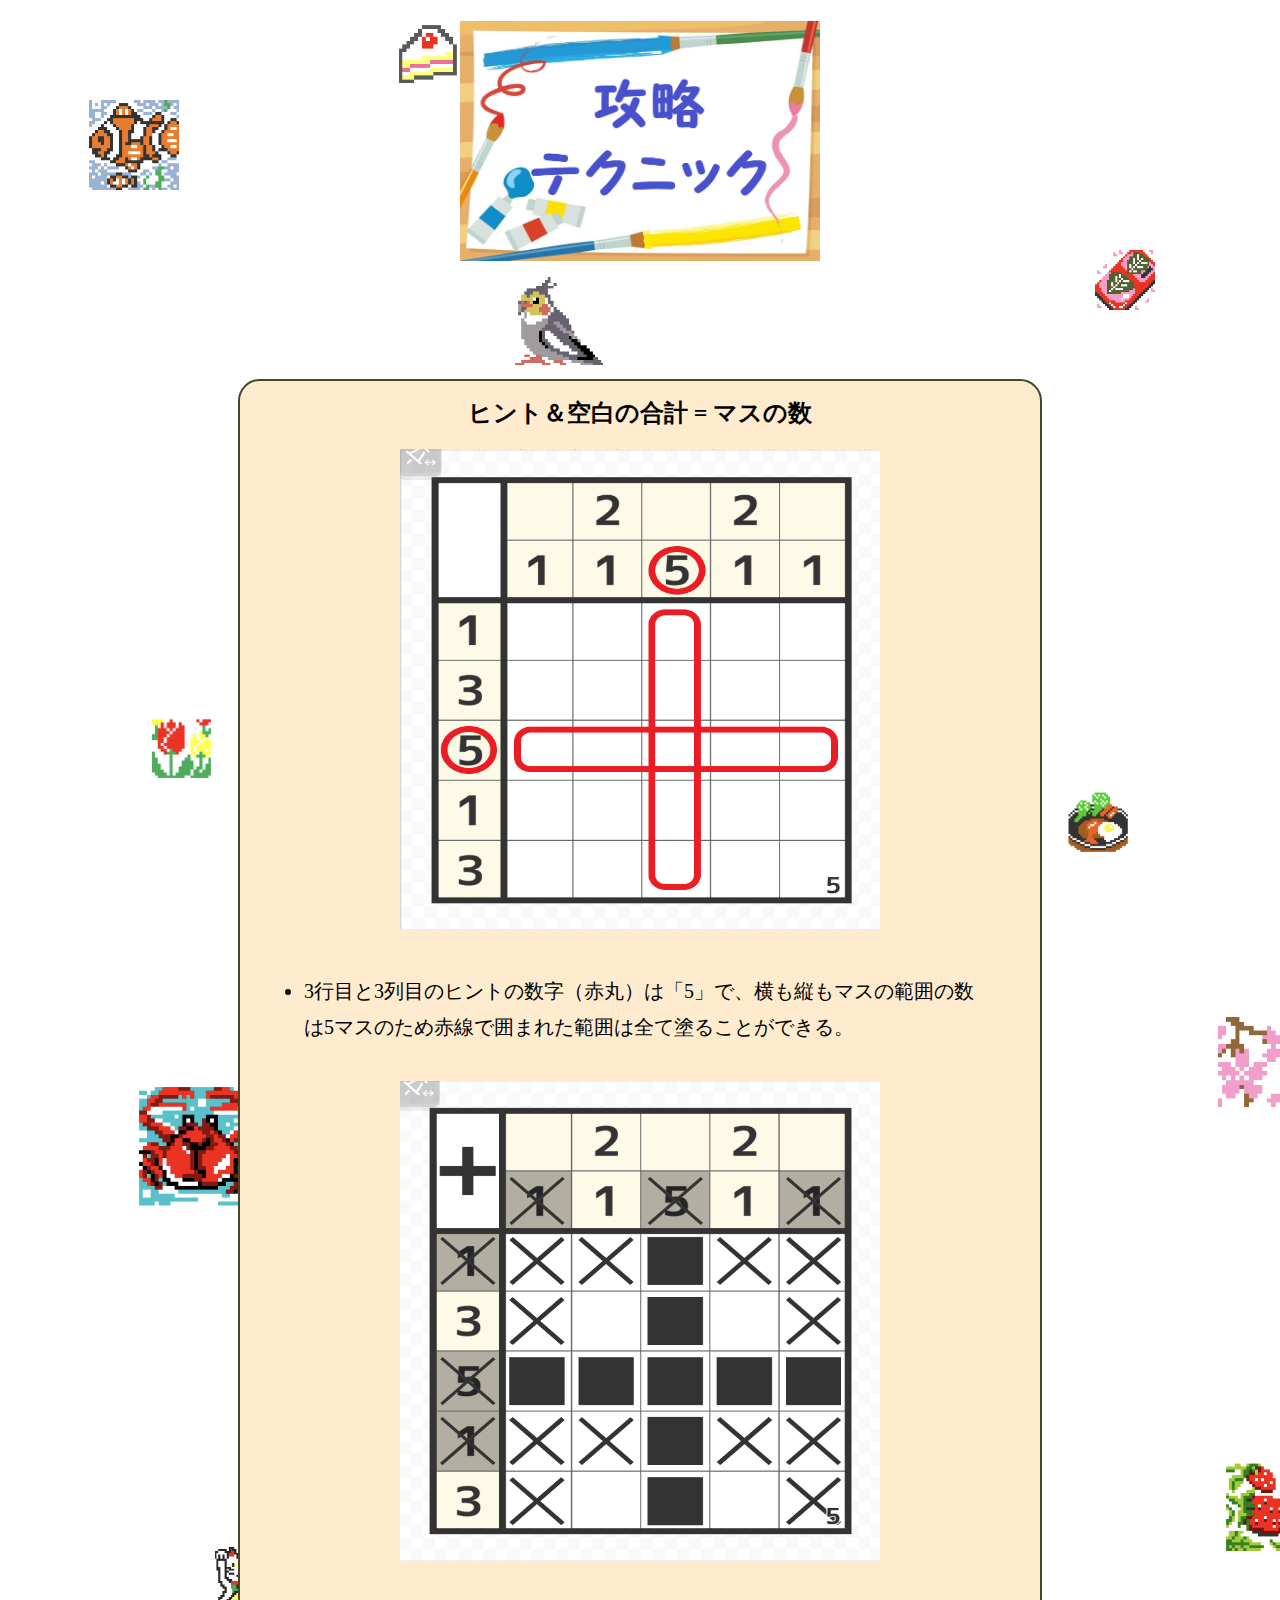
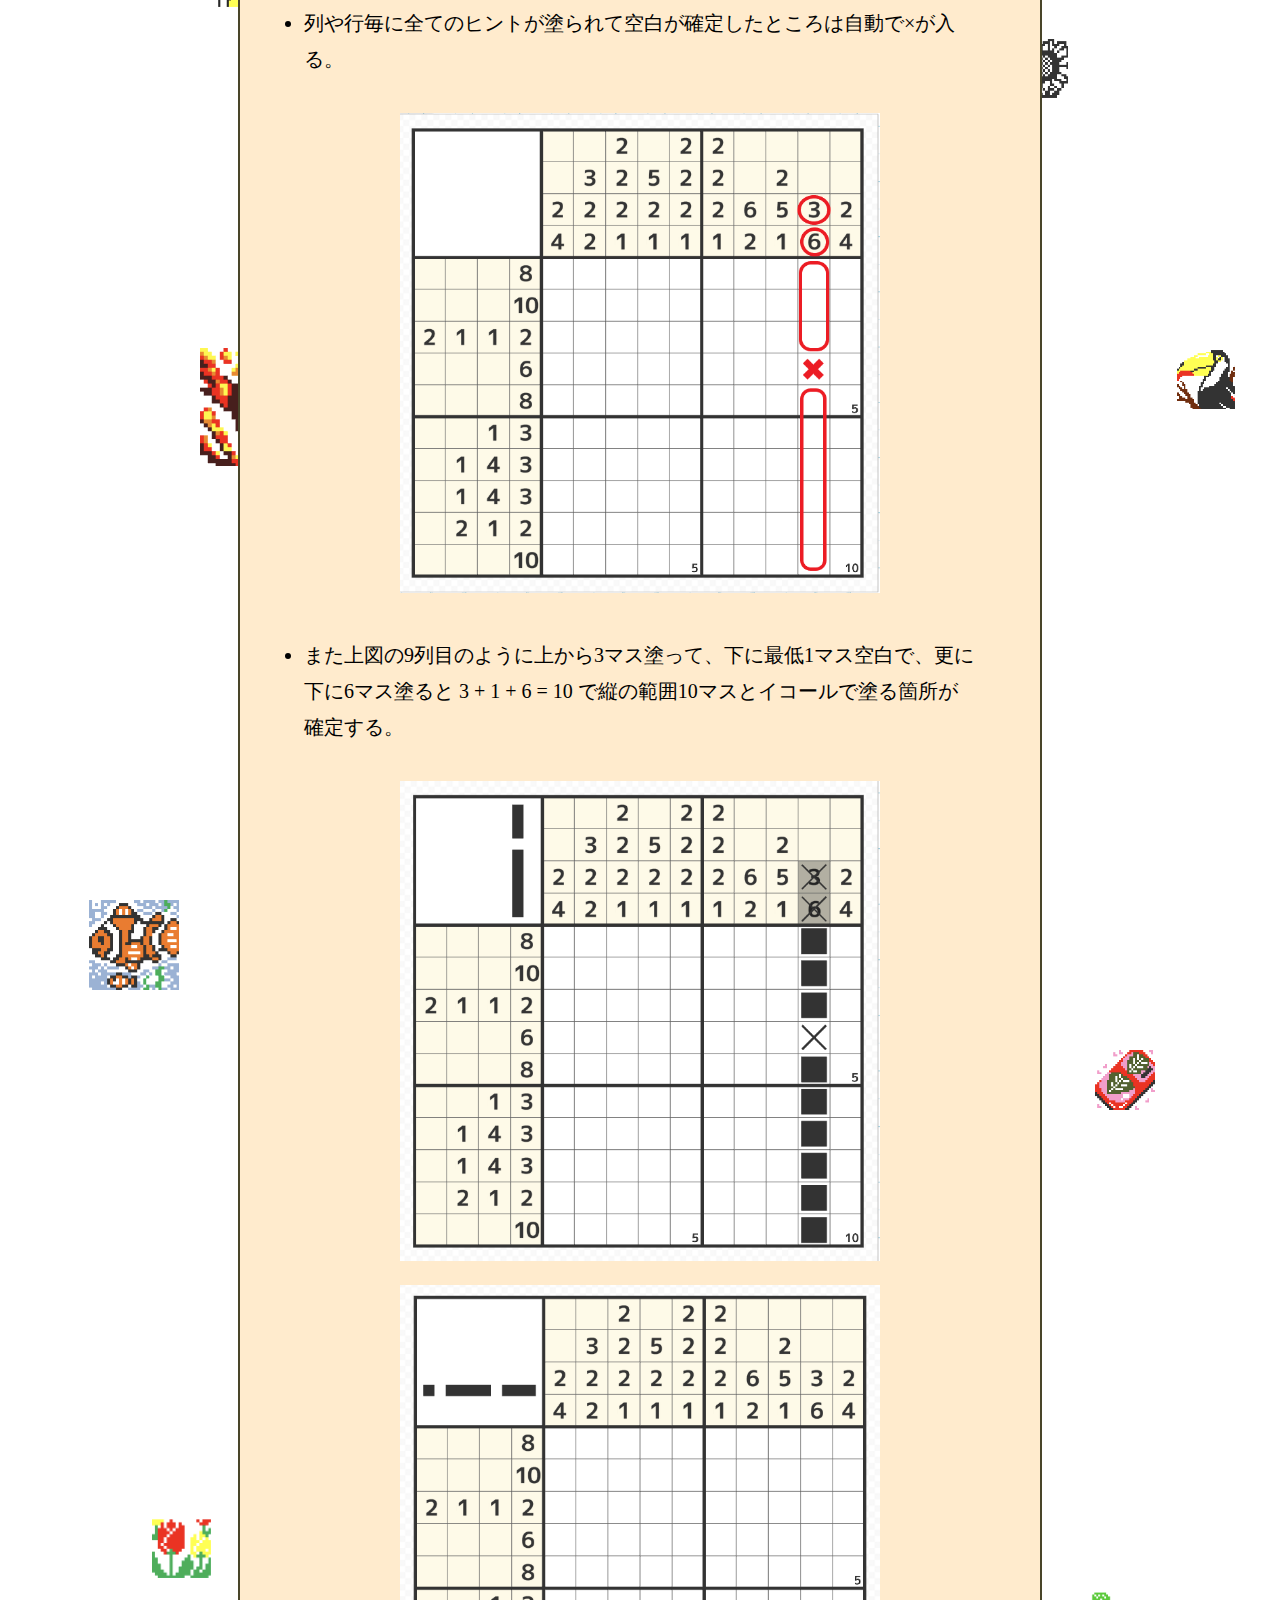
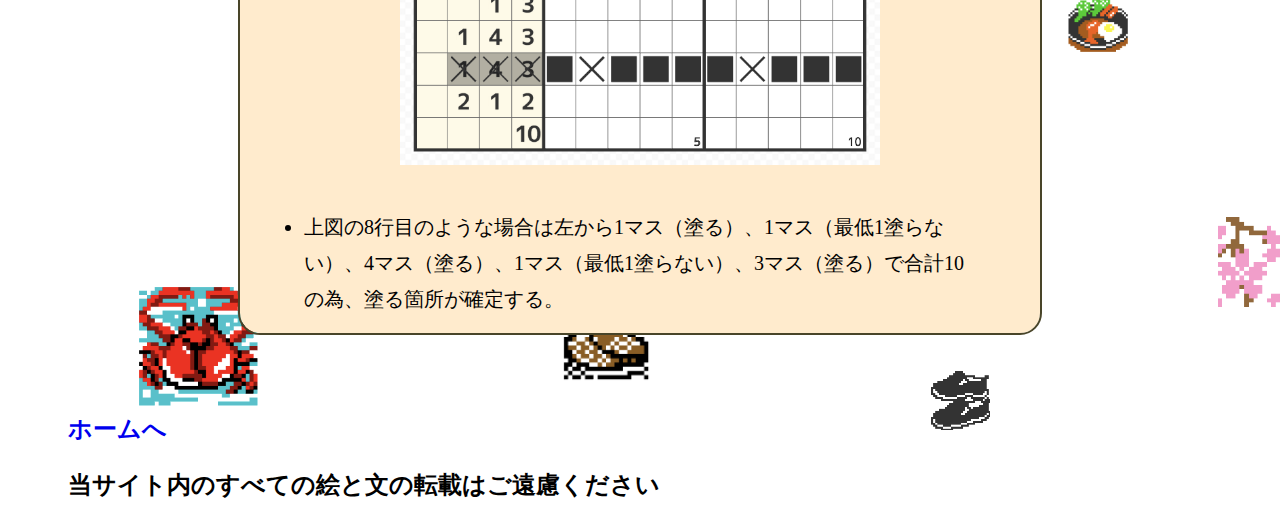
==== index.html @ c30733f8 "Add files via upload" ====
<!DOCTYPE html>
<html lang="ja">
<head>
  <meta charset="UTF-8">
  <meta http-equiv="X-UA-Compatible" content="IE=edge">
  <meta name="viewport" content="width=device-width, initial-scale=1.0">
  <title>攻略テクニック ヒント＆空白の合計 = マスの数</title>
  <link rel="icon" href="img/ICON/logicicon.png">
  <link rel="stylesheet" href="css/style.css">
</head>
<body>
  <main>
    <section>
      <h1>
        <div>
          <img
              src="img/frame/frame2.png"
              alt="logicicon"
              width="360"
              height="240">
        </div>
      </h1>
    </section>
    <div class="container1">
      <h2>ヒント＆空白の合計 = マスの数</h2>
      <div>
        <img
            src="img/TM/TM01-01.PNG"
            alt="logicicon"
            width="480"
            height="480">
      </div>
      <ul>
        <li>3行目と3列目のヒントの数字（赤丸）は「5」で、横も縦もマスの範囲の数は5マスのため赤線で囲まれた範囲は全て塗ることができる。
        </li>
      </ul>
      <div>
        <img
            src="img/TM/TM01-02.PNG"
            alt="logicicon"
            width="480"
            height="480">
      </div>
      <ul>
        <li>列や行毎に全てのヒントが塗られて空白が確定したところは自動で×が入る。</li>
      </ul>
      <div>
        <img
            src="img/TM/TM01-03.PNG"
            alt="logicicon"
            width="480"
            height="480">
      </div>
      <ul>
        <li>また上図の9列目のように上から3マス塗って、下に最低1マス空白で、更に下に6マス塗ると 3 + 1 + 6 = 10 で縦の範囲10マスとイコールで塗る箇所が確定する。</li>
      </ul>
      <div>
        <img
            src="img/TM/TM01-04.PNG"
            alt="logicicon"
            width="480"
            height="480">
      </div>
      <div>
        <img
            src="img/TM/TM01-05.PNG"
            alt="logicicon"
            width="480"
            height="480">
      </div>
      <ul>
        <li>上図の8行目のような場合は左から1マス（塗る）、1マス（最低1塗らない）、4マス（塗る）、1マス（最低1塗らない）、3マス（塗る）で合計10の為、塗る箇所が確定する。</li>
      </ul>
    </div>
  </main>
</body>
<footer>
  <a href="https://ryuji3741.github.io/logic.github.io/">ホームへ</a>
  <p>当サイト内のすべての絵と文の転載はご遠慮ください</p>
</footer>
</html>
---- css/style.css ----
/* common */

img {
  vertical-align: bottom;
}
a {
  text-decoration: none;
}

table {
  border-collapse: collapse;
}

/* header */

header {
  background: rgb(73, 69, 41);
}

header .container {
  width: 1200px;
  margin: 0 auto;
  padding: 4px 0;
  display: flex;
  align-items: center;
}

header .container div + div {
  margin-left: 60px;
}

header h1 {
  color: yellow;
  font-weight: bold;
  font-size: 48px;
  font-family: verdana,'Arial Black', メイリオ, sans-serif;
}

.lineupdown {
  background-color: rgb(196, 189, 151);
  height: 32px;
}

body {
  /* background-color: blanchedalmond; */
  background-image: url(../img/ICON/kabe4.png);
}

/* main */

main .container1 {
  background-color: blanchedalmond;
  width: 800px;
  margin: 0 auto;
  outline: 2px solid rgb(73,69,41);
  border-radius: 20px;
  margin-top: 120px;
  margin-bottom: 80px;
}

main .container2 {
  background-color: blanchedalmond;
  width: 800px;
  margin: 0 auto;
  outline: 2px solid rgb(73,69,41);
  border-radius: 20px;
  margin-bottom: 80px;
}



main h2 {
  text-align: center;
  padding-top: 16px;
}

main p {
  font-size: 20px;
  line-height: 1.8;
  padding: 0px 16px 16px;
}

main h1 {
  width: 360px;
  height: 240px;
  margin-left: auto;
  margin-right: auto;
  margin-bottom: 80px;
}

main table {
  background-color: #fff;
  width: 800px;
  margin: auto;
  margin-bottom: 80px;
  font-size: 20px;
  line-height: 1.8;
}

table td {
  border: 1px solid rgb(173, 172, 172);
  padding-left: 16px;
}

main ul {
  font-size: 20px;
  line-height: 1.8;
  padding: 0px 64px 16px;
}

main .container1 div {
  text-align: center;
  padding-bottom: 24px;
}

/* container7 stageansor */

main .container7 {
  margin: 0 auto;
  text-align: center;
}

/* footer */

footer {

  margin-left: 60px;
  font-size: 24px;
  font-weight: bold;
}
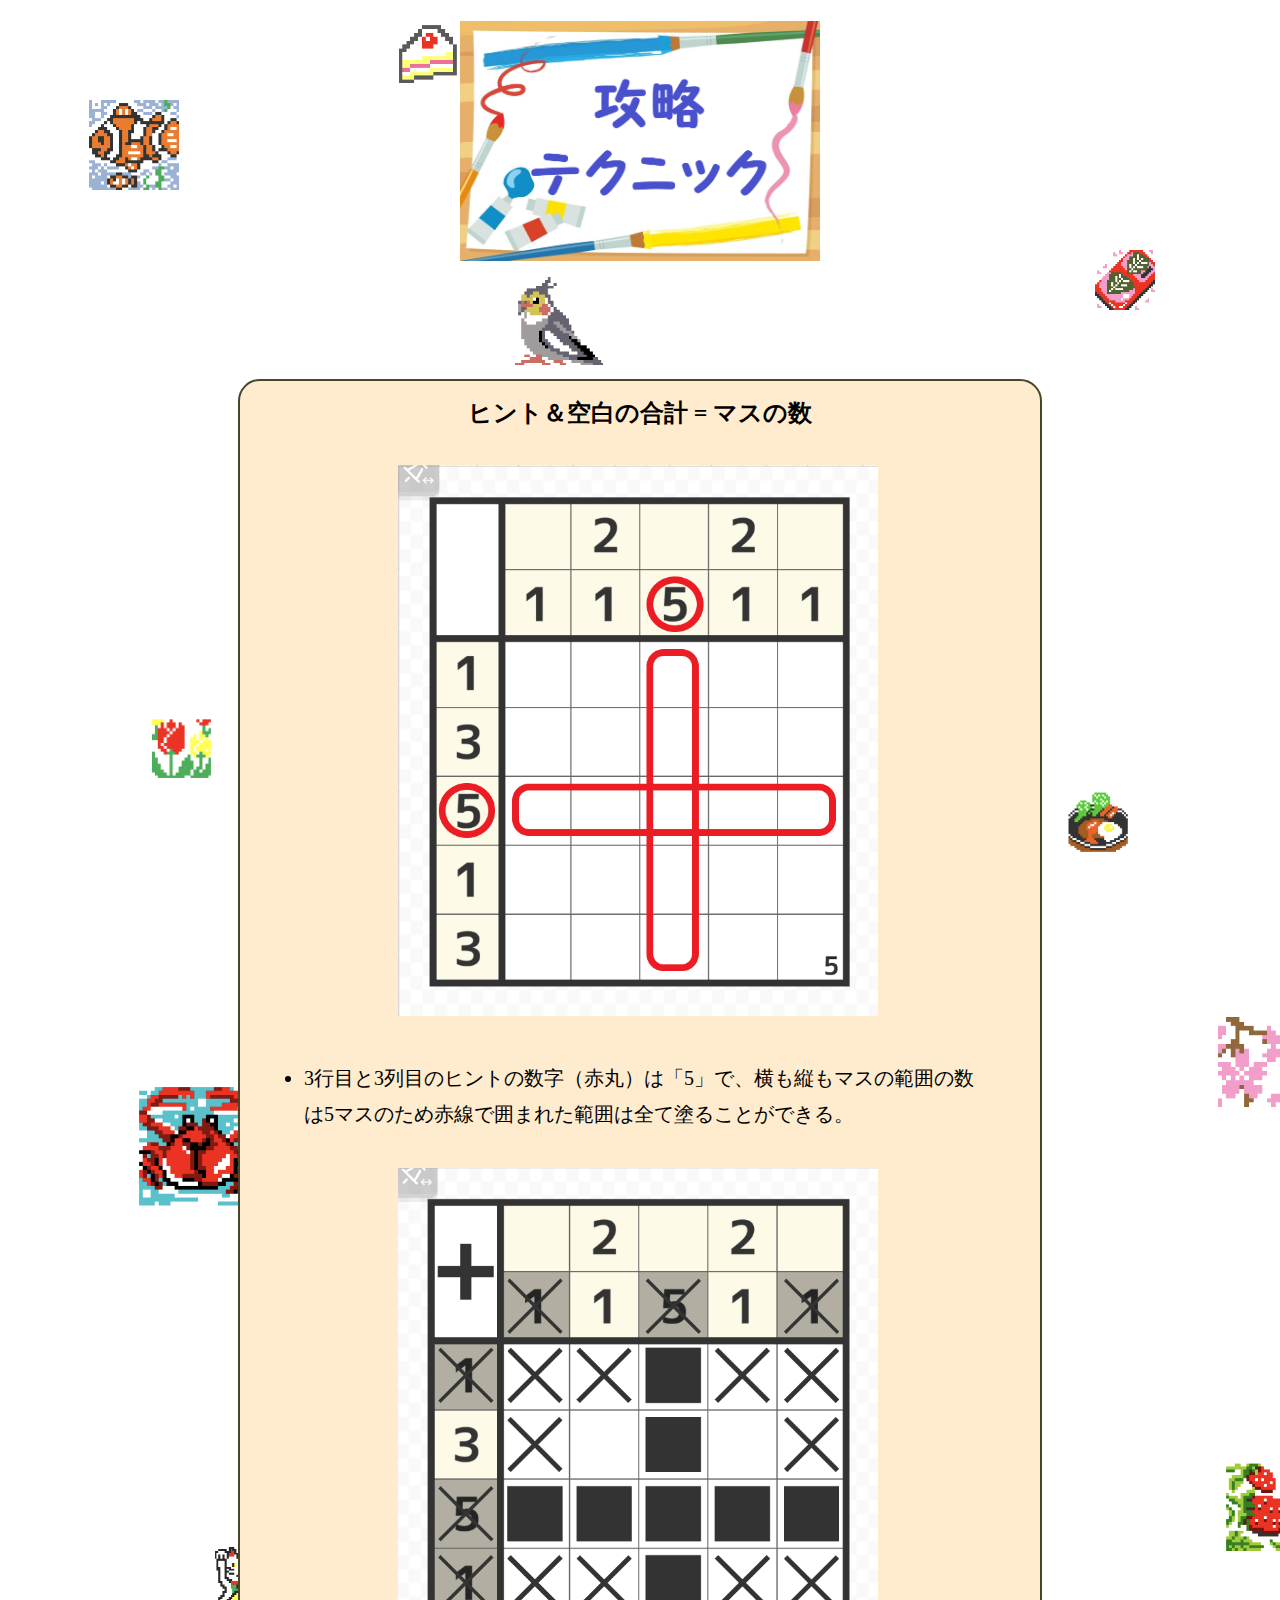
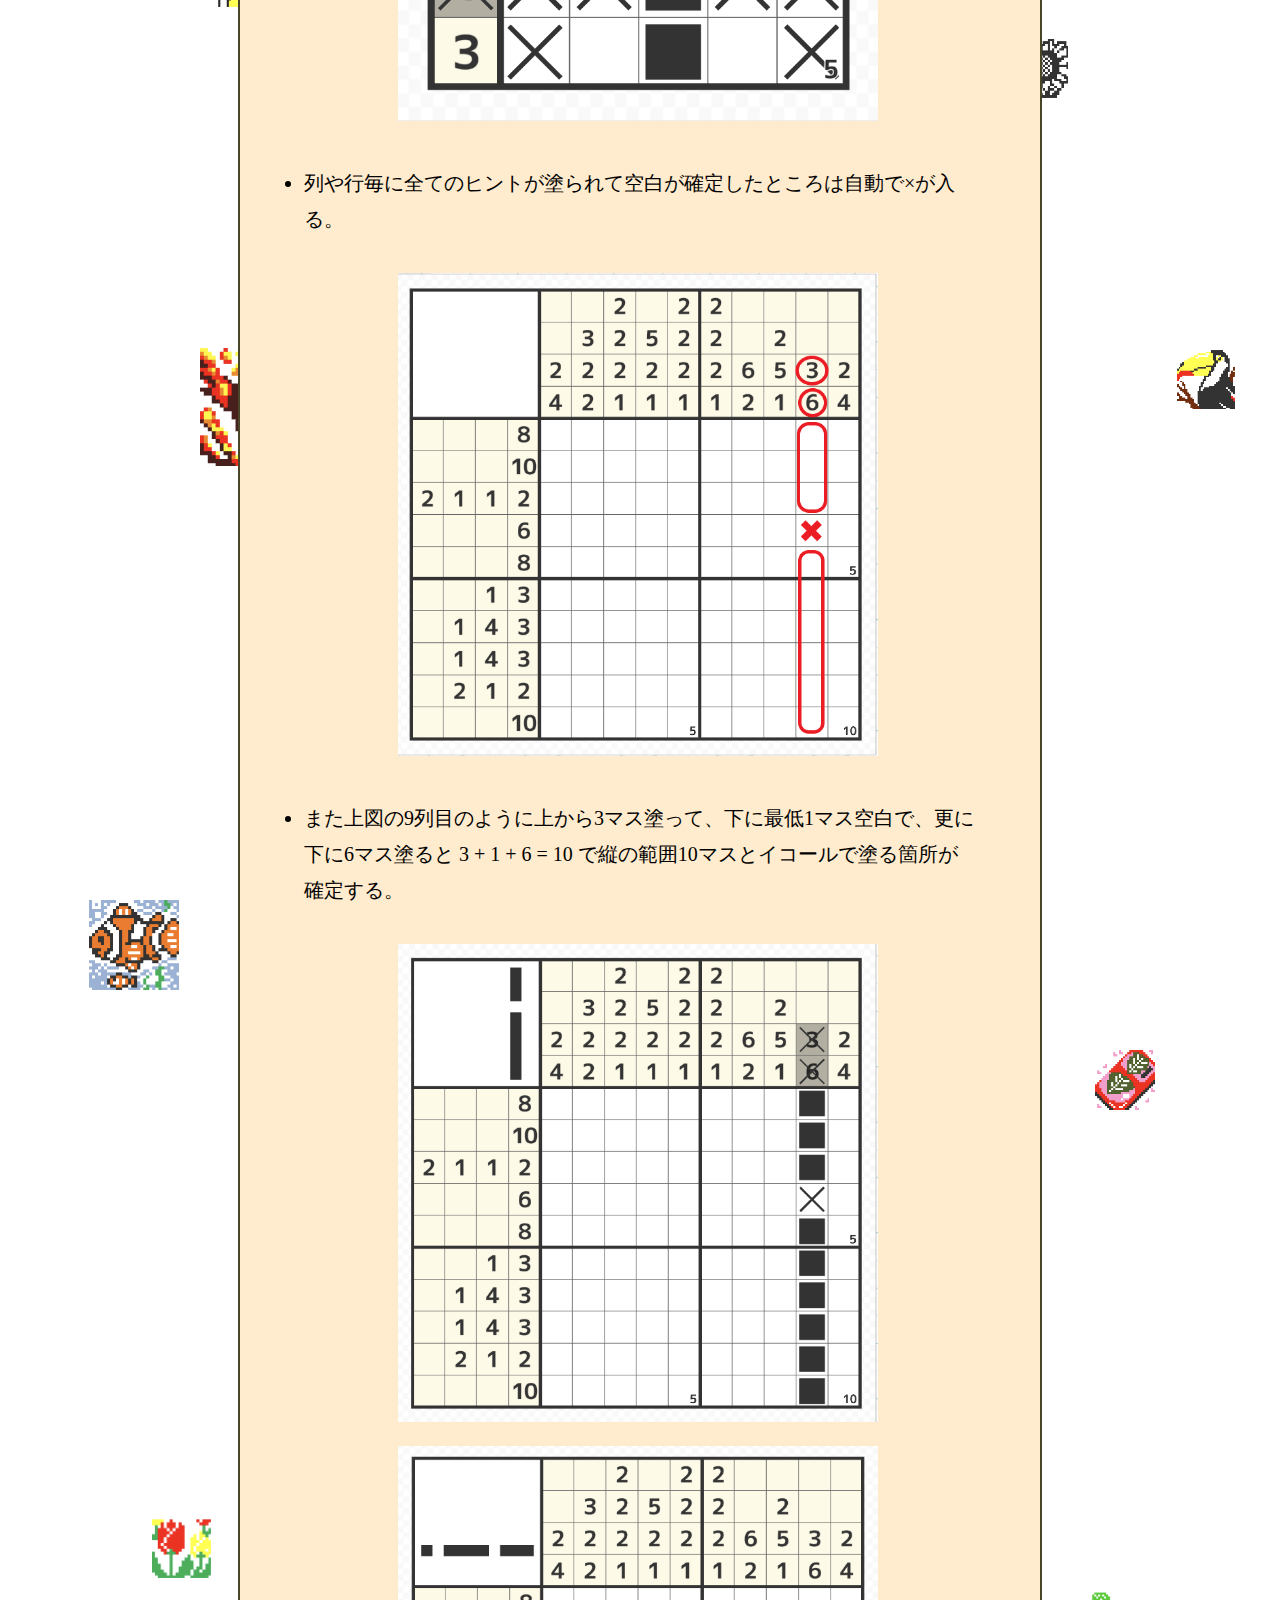
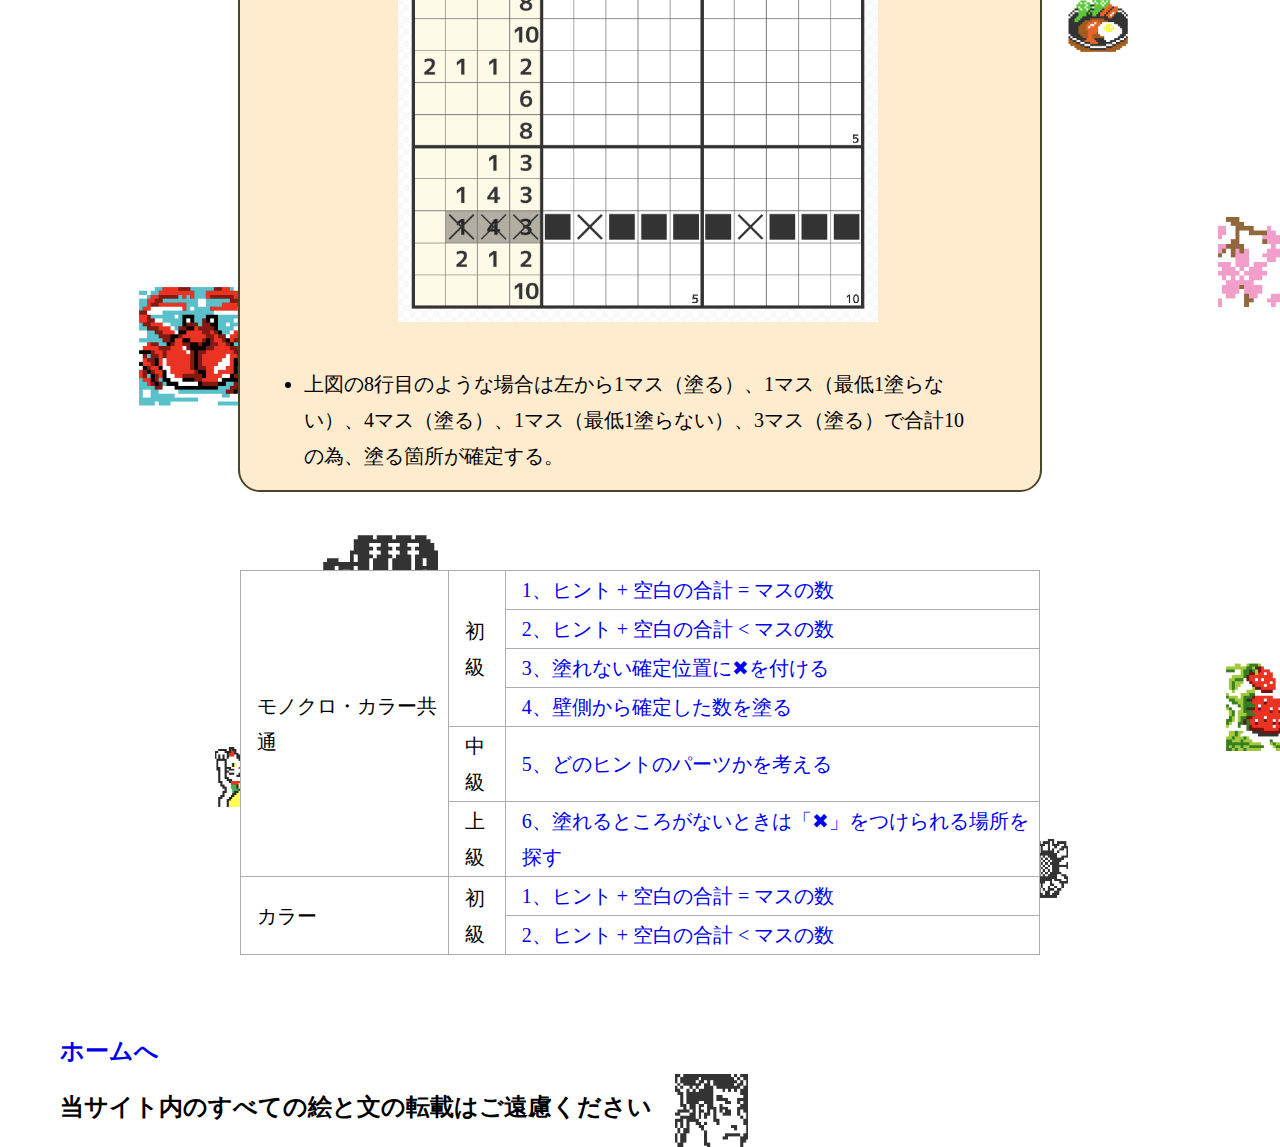
==== commit 258976b7: "Add files via upload" ====
--- a/index.html
+++ b/index.html
@@ -72,6 +72,42 @@
         <li>上図の8行目のような場合は左から1マス（塗る）、1マス（最低1塗らない）、4マス（塗る）、1マス（最低1塗らない）、3マス（塗る）で合計10の為、塗る箇所が確定する。</li>
       </ul>
     </div>
+    <div class="container3">
+      <table>
+          <tbody>
+              <tr>
+                  <td rowspan="6">モノクロ・カラー共通</td>
+                  <td rowspan="4">初級</td>
+                  <td><a href="https://ryuji3741.github.io/logicTMTC.github.io/">1、ヒント + 空白の合計 = マスの数</a></td>
+              </tr>
+              <tr>
+                  <td><a href="https://ryuji3741.github.io/logicTMTC.github.io/TM02.html">2、ヒント + 空白の合計 < マスの数</a></td>
+              </tr>
+              <tr>
+                  <td><a href="https://ryuji3741.github.io/logicTMTC.github.io/TM03.html">3、塗れない確定位置に✖を付ける</a></td>
+              </tr>                 
+              <tr>
+                  <td><a href="https://ryuji3741.github.io/logicTMTC.github.io/TM04.html">4、壁側から確定した数を塗る</a></td>
+              </tr>                 
+              <tr>
+                  <td>中級</td>
+                  <td><a href="https://ryuji3741.github.io/logicTMTC.github.io/TM05.html">5、どのヒントのパーツかを考える</a></td>
+              </tr>                 
+              <tr>
+                  <td>上級</td>
+                  <td><a href="https://ryuji3741.github.io/logicTMTC.github.io/TM06.html">6、塗れるところがないときは「✖」をつけられる場所を探す</a></td>
+              </tr>                 
+              <tr>
+                  <td rowspan="2">カラー</td>
+                  <td rowspan="2">初級</td>
+                  <td><a href="https://ryuji3741.github.io/logicTMTC.github.io/TC01.html">1、ヒント + 空白の合計 = マスの数</a></td>
+              </tr>
+              <tr>
+                  <td><a href="https://ryuji3741.github.io/logicTMTC.github.io/TC02.html">2、ヒント + 空白の合計 < マスの数</a></td>
+              </tr>                 
+          </tbody>
+      </table>
+    </div>
   </main>
 </body>
 <footer>
--- a/css/style.css
+++ b/css/style.css
@@ -1,8 +1,22 @@
 /* common */
 
-img {
+body {
+  margin: 0;
+}
+
+.container img { 
+  width: calc(100% -32px);
+  height: auto;
+  margin: 16px auto;
+}
+
+.container1 img {
+  max-width: 95%;
+  height: auto;
+  margin-right: 4px;
   vertical-align: bottom;
 }
+
 a {
   text-decoration: none;
 }
@@ -18,11 +32,14 @@
 }
 
 header .container {
-  width: 1200px;
+  /* width: 1200px; */
+  width: 95%;
   margin: 0 auto;
-  padding: 4px 0;
+  padding: 0 16px;
   display: flex;
   align-items: center;
+  justify-content: center
+  
 }
 
 header .container div + div {
@@ -32,7 +49,7 @@
 header h1 {
   color: yellow;
   font-weight: bold;
-  font-size: 48px;
+  font-size: 36px;
   font-family: verdana,'Arial Black', メイリオ, sans-serif;
 }
 
@@ -42,7 +59,7 @@
 }
 
 body {
-  /* background-color: blanchedalmond; */
+  /* background-color: rgb(231, 220, 189); */
   background-image: url(../img/ICON/kabe4.png);
 }
 
@@ -50,7 +67,8 @@
 
 main .container1 {
   background-color: blanchedalmond;
-  width: 800px;
+  max-width: 800px;
+  width: 95%;
   margin: 0 auto;
   outline: 2px solid rgb(73,69,41);
   border-radius: 20px;
@@ -60,18 +78,17 @@
 
 main .container2 {
   background-color: blanchedalmond;
-  width: 800px;
+  max-width: 800px;
+  width: 95%;
   margin: 0 auto;
   outline: 2px solid rgb(73,69,41);
   border-radius: 20px;
   margin-bottom: 80px;
 }
 
-
-
 main h2 {
   text-align: center;
-  padding-top: 16px;
+  padding: 16px;
 }
 
 main p {
@@ -89,8 +106,9 @@
 }
 
 main table {
+  max-width: 800px;
+  width:100%;
   background-color: #fff;
-  width: 800px;
   margin: auto;
   margin-bottom: 80px;
   font-size: 20px;
@@ -100,6 +118,7 @@
 table td {
   border: 1px solid rgb(173, 172, 172);
   padding-left: 16px;
+  height: auto;
 }
 
 main ul {
@@ -116,14 +135,18 @@
 /* container7 stageansor */
 
 main .container7 {
+  font-weight: bold;
   margin: 0 auto;
   text-align: center;
+}
+
+main .container7 td {
+  height: 497px;
 }
 
 /* footer */
 
 footer {
-
   margin-left: 60px;
   font-size: 24px;
   font-weight: bold;
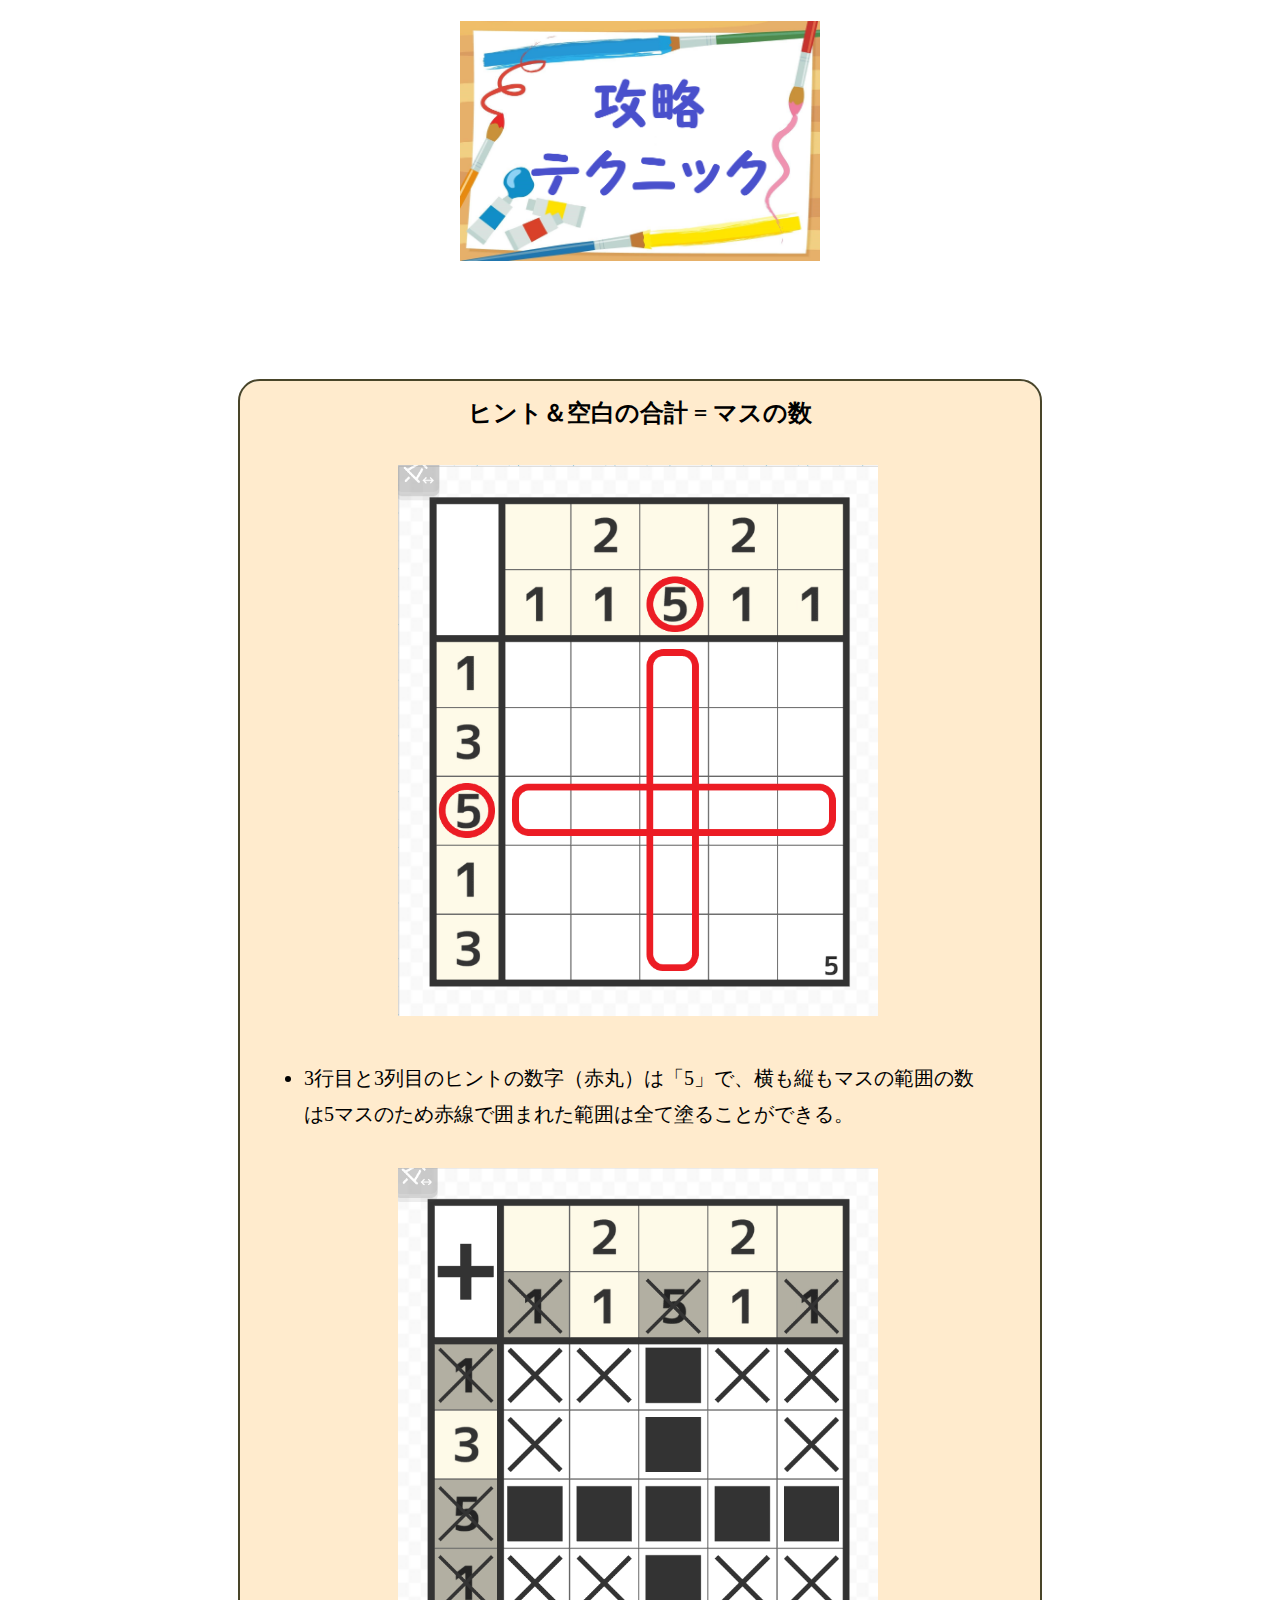
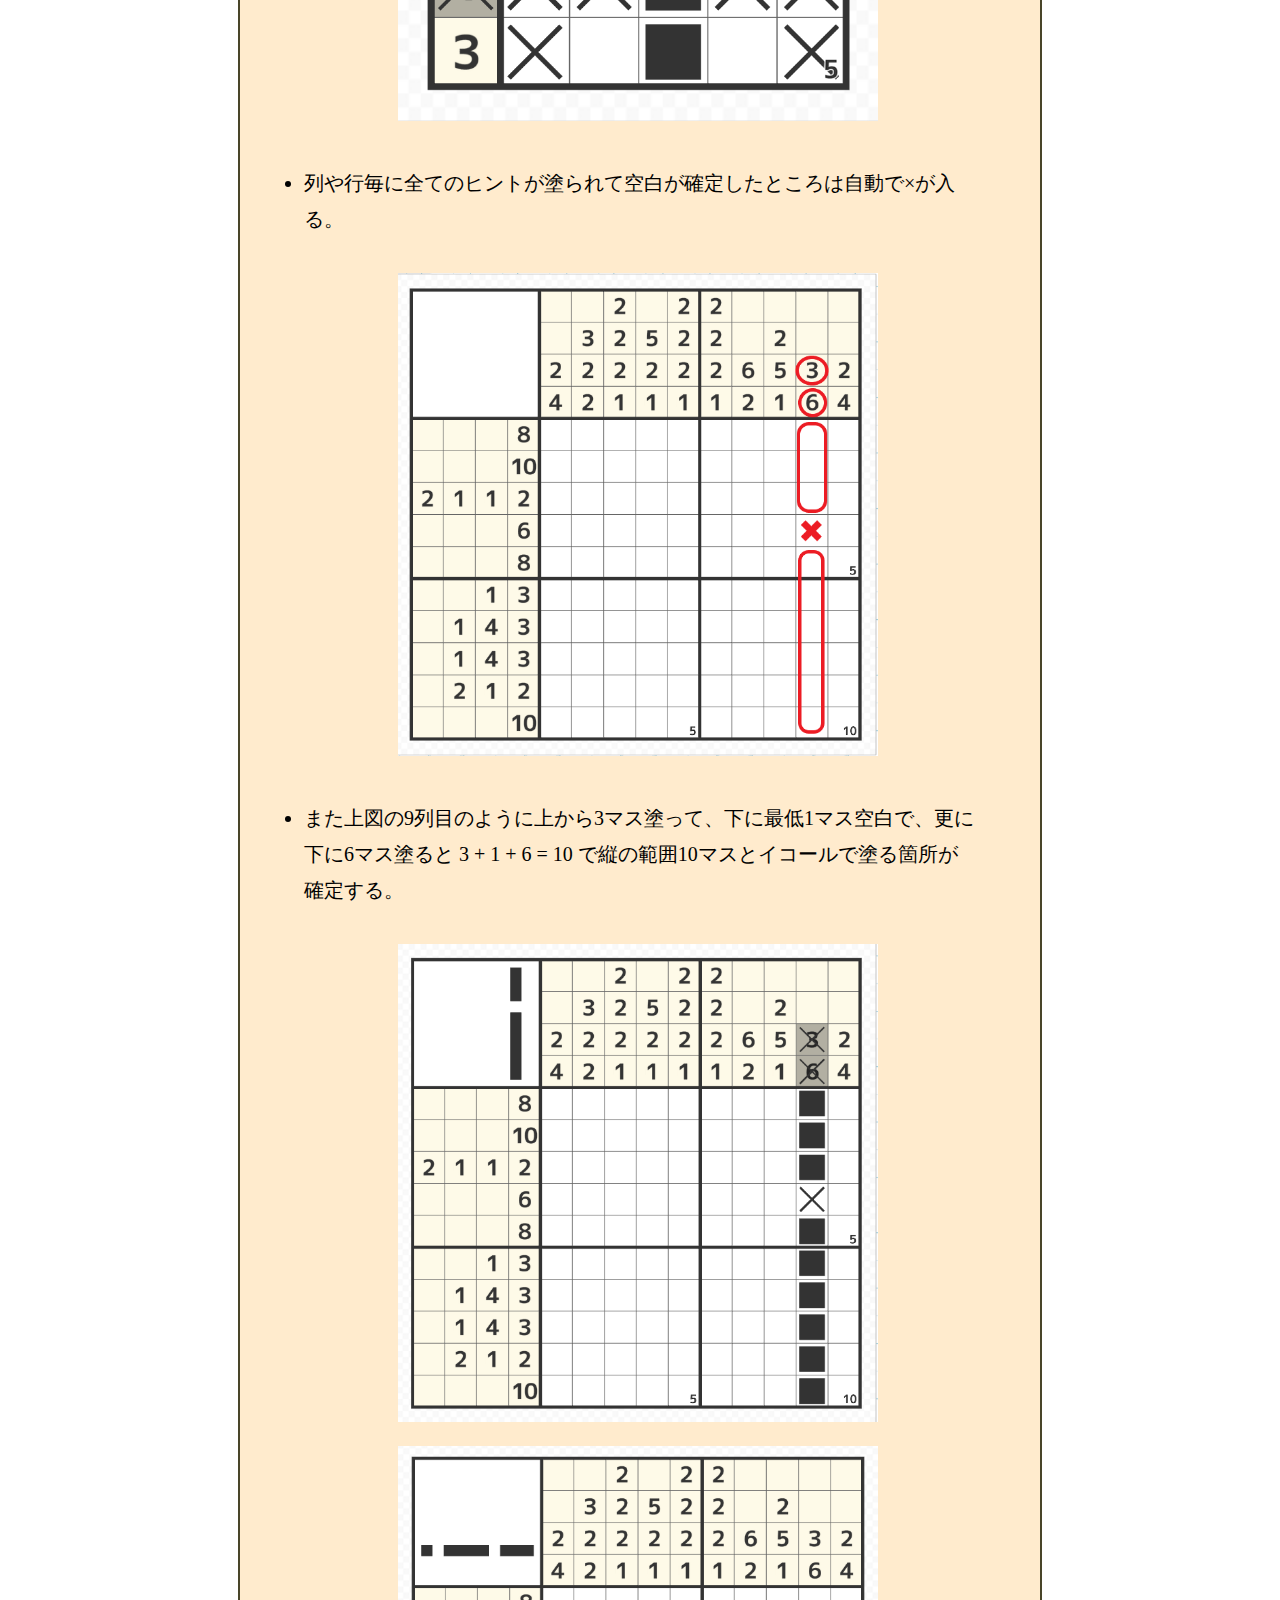
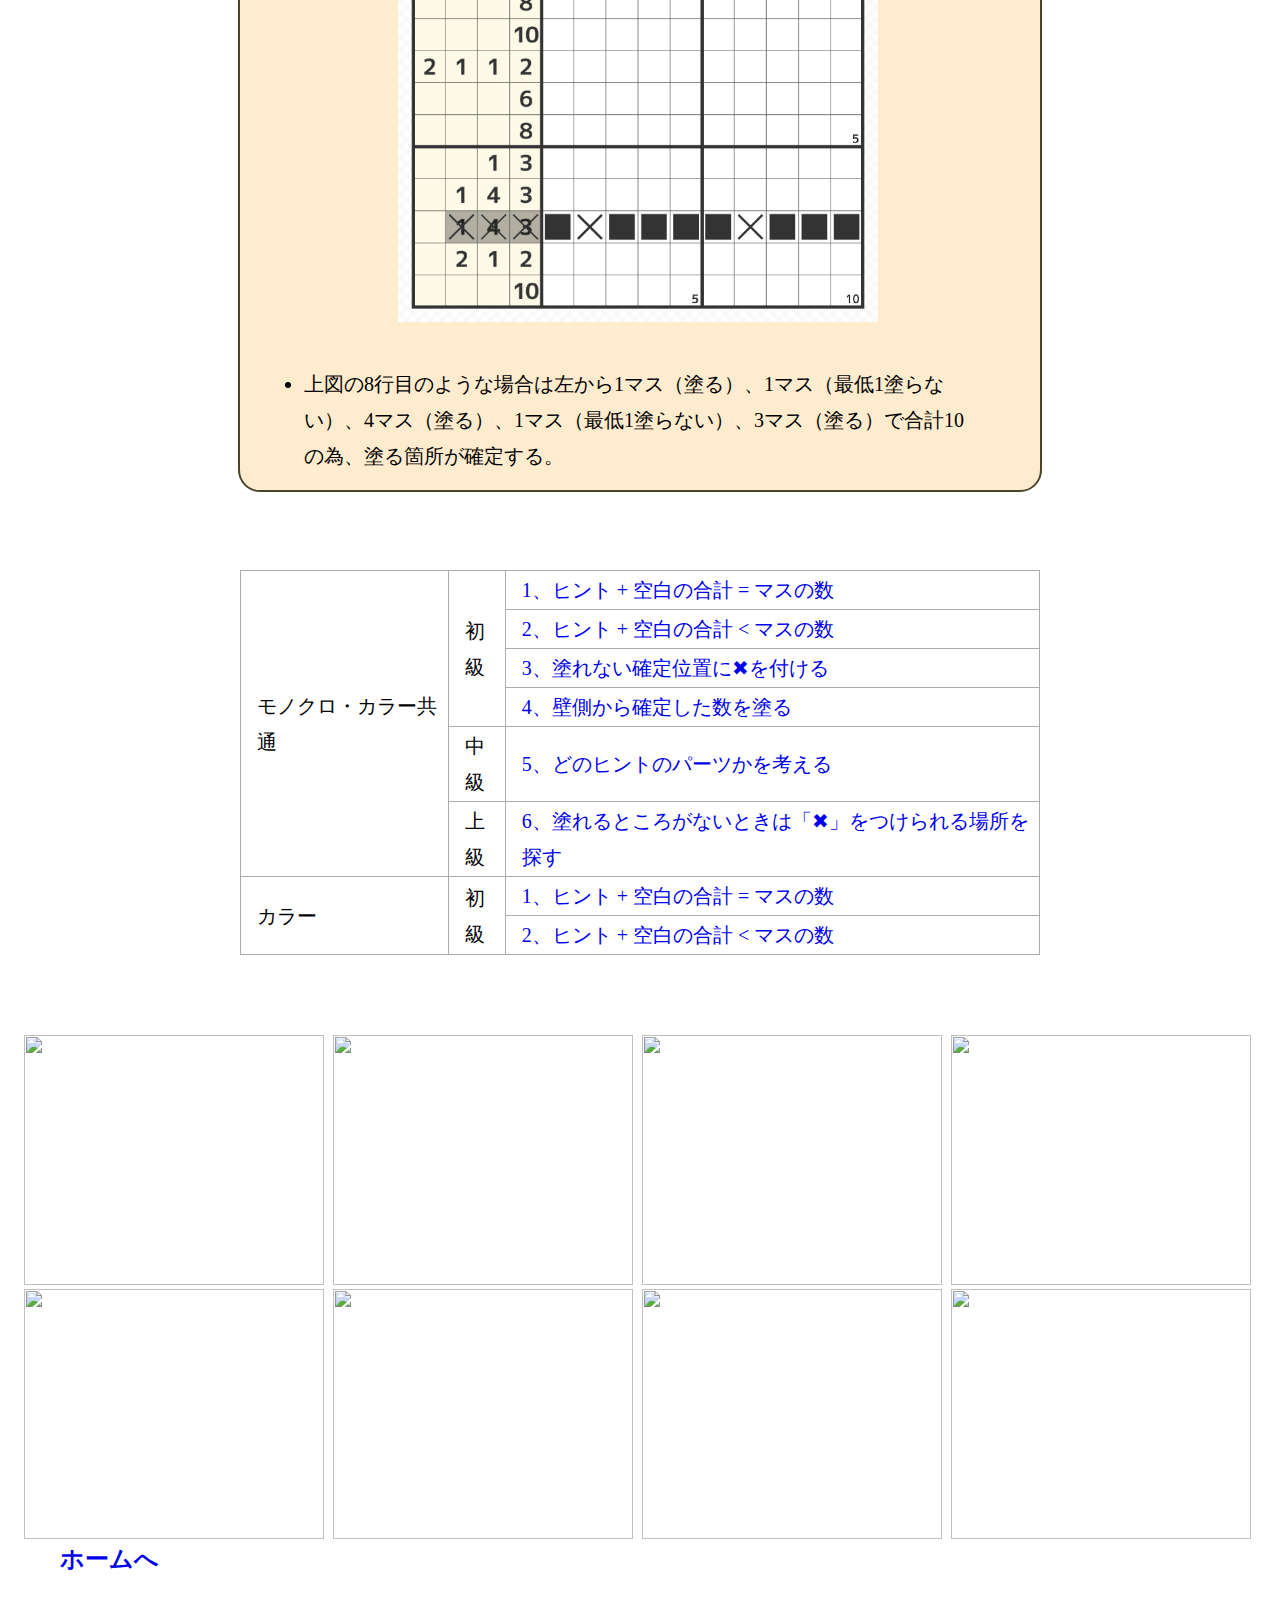
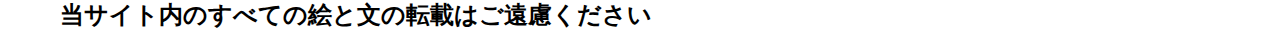
==== commit 89a1b110: "Add files via upload" ====
--- a/index.html
+++ b/index.html
@@ -4,8 +4,9 @@
   <meta charset="UTF-8">
   <meta http-equiv="X-UA-Compatible" content="IE=edge">
   <meta name="viewport" content="width=device-width, initial-scale=1.0">
-  <title>攻略テクニック ヒント＆空白の合計 = マスの数</title>
-  <link rel="icon" href="img/ICON/logicicon.png">
+  <meta name="description" content="ロジックde懸賞 攻略サイト ステージ答え モノクロ1～400 カラー1～800 初級～上級のテクニック 点の使い方等も公開しています。">
+  <title>ロジックde懸賞 攻略サイト ステージ答え 初級～上級のテクニック 点の使い方等も公開</title>
+  <link rel="icon" href="https://ryuji3741.github.io/logicTMTC.github.io/img/ICON/logicicon.png">
   <link rel="stylesheet" href="css/style.css">
 </head>
 <body>
@@ -14,7 +15,7 @@
       <h1>
         <div>
           <img
-              src="img/frame/frame2.png"
+              src="https://ryuji3741.github.io/logicTMTC.github.io/img/frame/frame2.png"
               alt="logicicon"
               width="360"
               height="240">
@@ -25,7 +26,7 @@
       <h2>ヒント＆空白の合計 = マスの数</h2>
       <div>
         <img
-            src="img/TM/TM01-01.PNG"
+            src="https://ryuji3741.github.io/logicTMTC.github.io/img/TM/TM01-01.png"
             alt="logicicon"
             width="480"
             height="480">
@@ -36,7 +37,7 @@
       </ul>
       <div>
         <img
-            src="img/TM/TM01-02.PNG"
+            src="https://ryuji3741.github.io/logicTMTC.github.io/img/TM/TM01-02.png"
             alt="logicicon"
             width="480"
             height="480">
@@ -46,7 +47,7 @@
       </ul>
       <div>
         <img
-            src="img/TM/TM01-03.PNG"
+            src="https://ryuji3741.github.io/logicTMTC.github.io/img/TM/TM01-03.png"
             alt="logicicon"
             width="480"
             height="480">
@@ -56,14 +57,14 @@
       </ul>
       <div>
         <img
-            src="img/TM/TM01-04.PNG"
+            src="https://ryuji3741.github.io/logicTMTC.github.io/img/TM/TM01-04.png"
             alt="logicicon"
             width="480"
             height="480">
       </div>
       <div>
         <img
-            src="img/TM/TM01-05.PNG"
+            src="https://ryuji3741.github.io/logicTMTC.github.io/img/TM/TM01-05.png"
             alt="logicicon"
             width="480"
             height="480">
@@ -108,6 +109,34 @@
           </tbody>
       </table>
     </div>
+    <aside>
+        <a href="https://px.a8.net/svt/ejp?a8mat=3NCB87+DFFZZM+4PHE+5ZMCH" rel="nofollow">
+            <img border="0" width="300" height="250" alt="" src="https://www21.a8.net/svt/bgt?aid=220604119812&wid=001&eno=01&mid=s00000021965001006000&mc=1"></a>
+            <img border="0" width="1" height="1" src="https://www19.a8.net/0.gif?a8mat=3NCB87+DFFZZM+4PHE+5ZMCH" alt="">
+        <a href="https://px.a8.net/svt/ejp?a8mat=3NCB87+DLZRN6+3V2O+NUU7L" rel="nofollow">
+            <img border="0" width="300" height="250" alt="" src="https://www26.a8.net/svt/bgt?aid=220604119823&wid=001&eno=01&mid=s00000018024004007000&mc=1"></a>
+            <img border="0" width="1" height="1" src="https://www17.a8.net/0.gif?a8mat=3NCB87+DLZRN6+3V2O+NUU7L" alt="">
+        <a href="https://px.a8.net/svt/ejp?a8mat=3NCB87+ATYY0I+4ZCO+626XT" rel="nofollow">
+            <img border="0" width="300" height="250" alt="" src="https://www21.a8.net/svt/bgt?aid=220604119655&wid=001&eno=01&mid=s00000023244001018000&mc=1"></a>
+            <img border="0" width="1" height="1" src="https://www10.a8.net/0.gif?a8mat=3NCB87+ATYY0I+4ZCO+626XT" alt="">
+        <a href="https://px.a8.net/svt/ejp?a8mat=3NCB87+D9HNXU+4ZKQ+5ZMCH" rel="nofollow">
+            <img border="0" width="300" height="250" alt="" src="https://www26.a8.net/svt/bgt?aid=220604119802&wid=001&eno=01&mid=s00000023273001006000&mc=1"></a>
+            <img border="0" width="1" height="1" src="https://www15.a8.net/0.gif?a8mat=3NCB87+D9HNXU+4ZKQ+5ZMCH" alt="">
+    </aside>
+    <aside>
+        <a href="https://px.a8.net/svt/ejp?a8mat=3NCB88+7N2A9E+3ZZC+5ZU29" rel="nofollow">
+            <img border="0" width="300" height="250" alt="" src="https://www20.a8.net/svt/bgt?aid=220604120462&wid=001&eno=01&mid=s00000018660001007000&mc=1"></a>
+            <img border="0" width="1" height="1" src="https://www19.a8.net/0.gif?a8mat=3NCB88+7N2A9E+3ZZC+5ZU29" alt="">
+        <a href="https://px.a8.net/svt/ejp?a8mat=3NCB87+D4Q73M+2G98+6GJWX" rel="nofollow">
+            <img border="0" width="300" height="250" alt="" src="https://www21.a8.net/svt/bgt?aid=220604119794&wid=001&eno=01&mid=s00000011438001085000&mc=1"></a>
+            <img border="0" width="1" height="1" src="https://www14.a8.net/0.gif?a8mat=3NCB87+D4Q73M+2G98+6GJWX" alt="">
+        <a href="https://px.a8.net/svt/ejp?a8mat=3N8B5Y+GB1F8Y+50+2HS60X" rel="nofollow">
+            <img border="0" width="300" height="250" alt="" src="https://www29.a8.net/svt/bgt?aid=220417414986&wid=001&eno=01&mid=s00000000018015080000&mc=1"></a>
+            <img border="0" width="1" height="1" src="https://www17.a8.net/0.gif?a8mat=3N8B5Y+GB1F8Y+50+2HS60X" alt="">
+        <a href="https://px.a8.net/svt/ejp?a8mat=3NCB88+66O50Y+41ZK+5ZMCH" rel="nofollow">
+            <img border="0" width="300" height="250" alt="" src="https://www24.a8.net/svt/bgt?aid=220604120374&wid=001&eno=01&mid=s00000018920001006000&mc=1"></a>
+            <img border="0" width="1" height="1" src="https://www10.a8.net/0.gif?a8mat=3NCB88+66O50Y+41ZK+5ZMCH" alt="">
+    </aside>
   </main>
 </body>
 <footer>
--- a/css/style.css
+++ b/css/style.css
@@ -60,7 +60,7 @@
 
 body {
   /* background-color: rgb(231, 220, 189); */
-  background-image: url(../img/ICON/kabe4.png);
+  background-image: url(https://ryuji3741.github.io/logicAM1.github.io/img/ICON/kabe4.png);
 }
 
 /* main */
@@ -115,6 +115,12 @@
   line-height: 1.8;
 }
 
+table th {
+  border: 1px solid rgb(173, 172, 172);
+  padding-left: 16px;
+  height: auto;
+}
+
 table td {
   border: 1px solid rgb(173, 172, 172);
   padding-left: 16px;
@@ -144,6 +150,10 @@
   height: 497px;
 }
 
+main aside {
+  text-align: center;
+}
+
 /* footer */
 
 footer {
